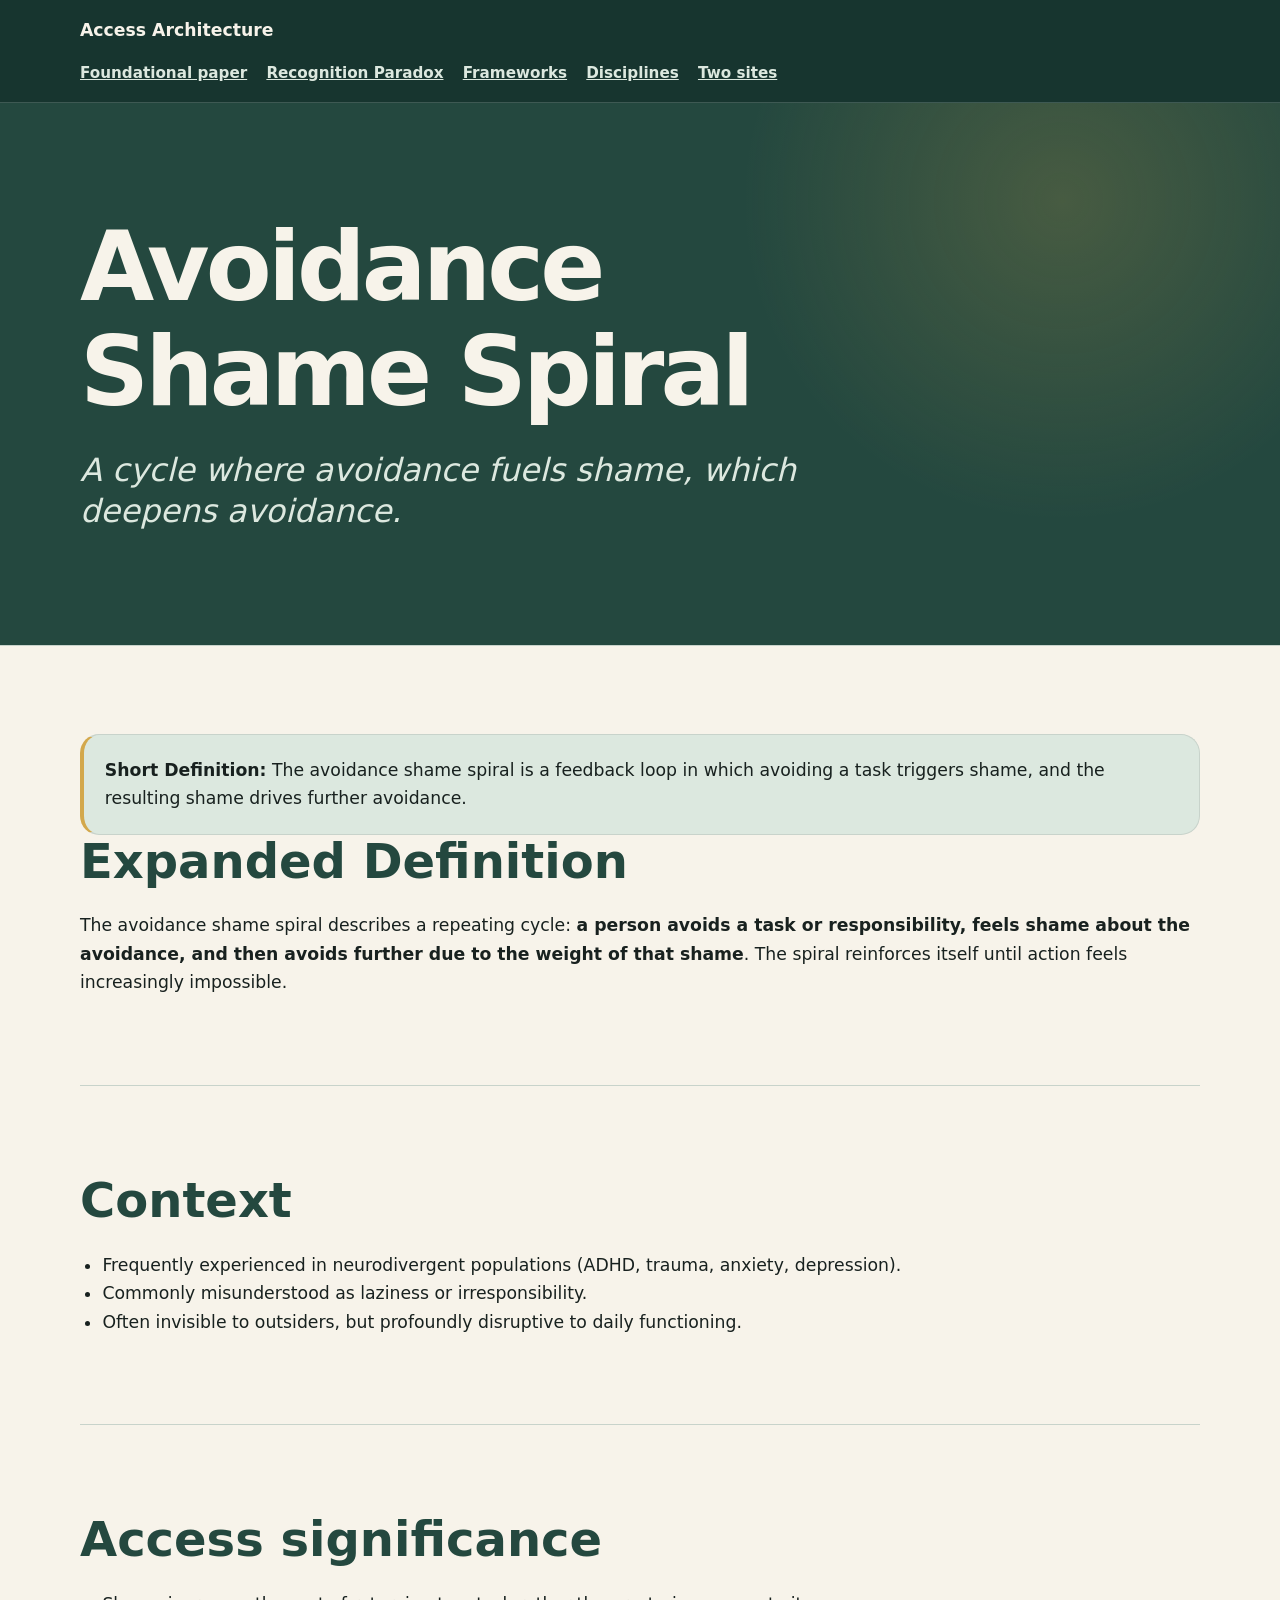
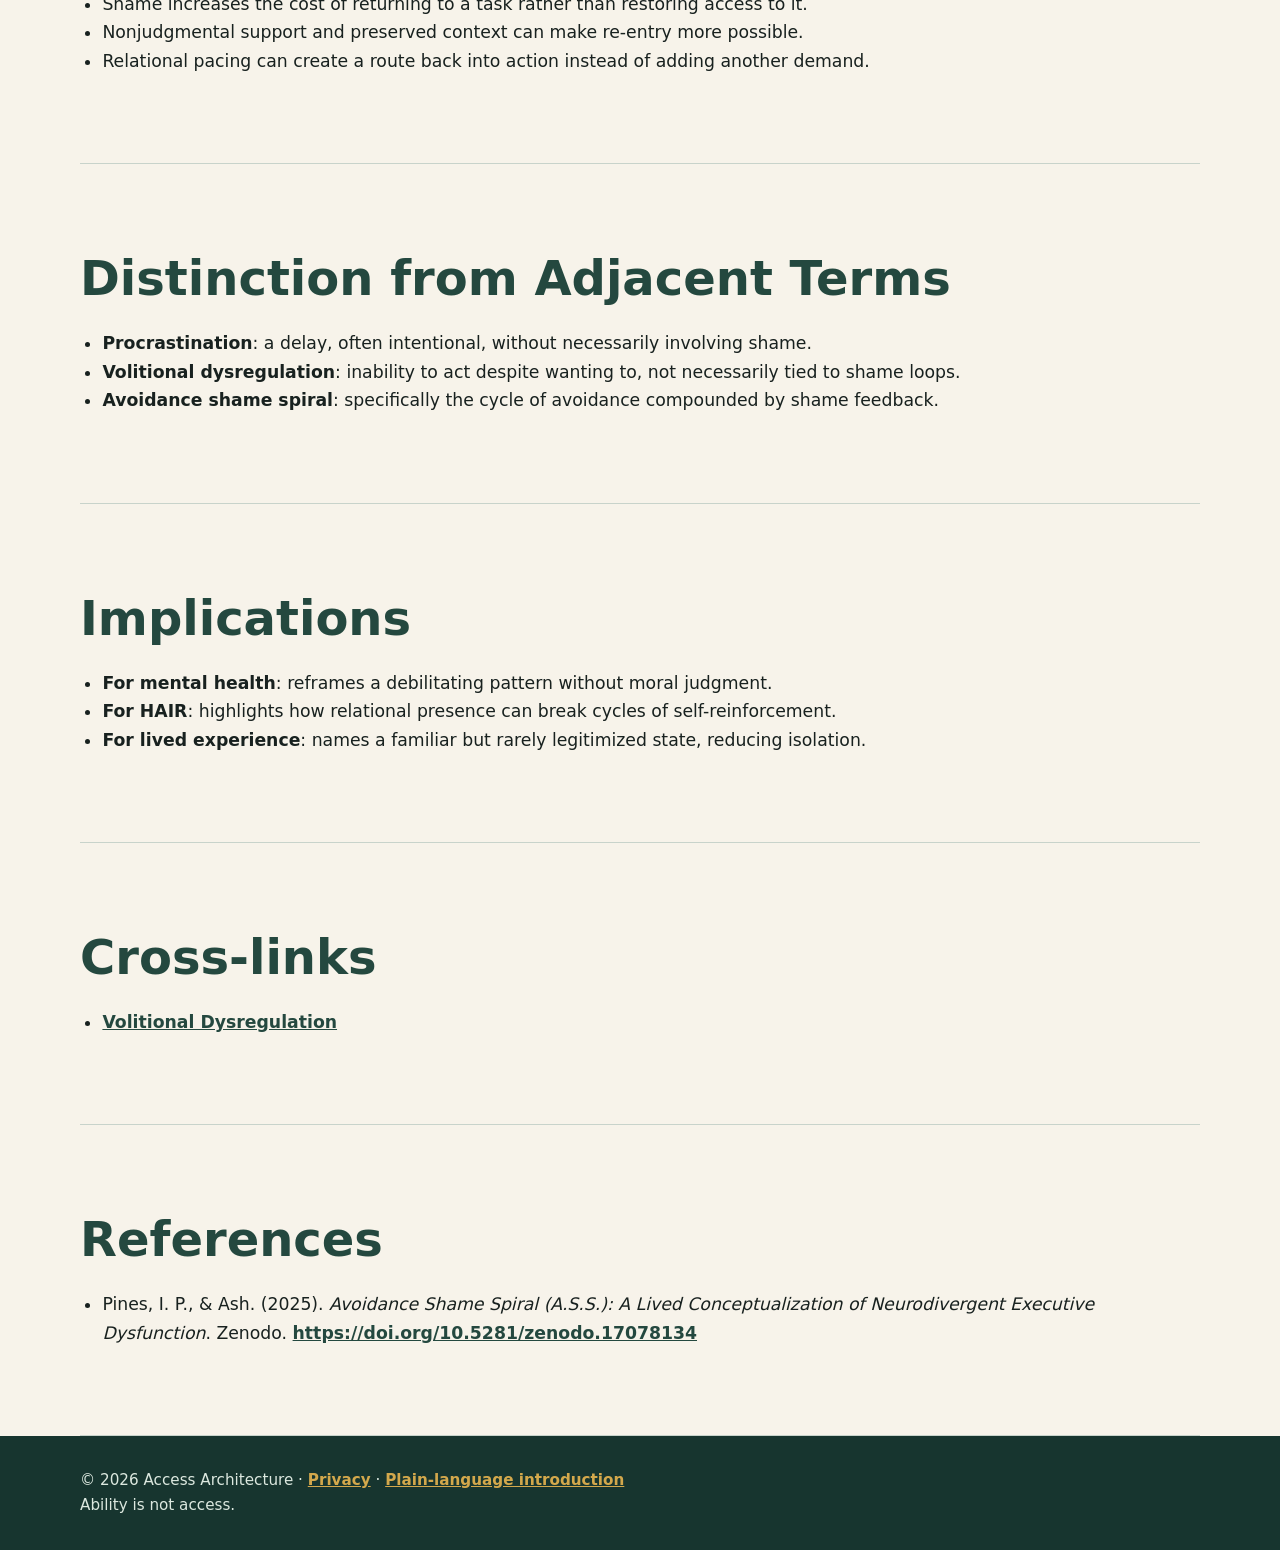
==== avoidance-shame-spiral.html @ 8a4caf4f "lots of updates" ====
<!DOCTYPE html>
<html lang="en">

<head>
    <script async src="https://www.googletagmanager.com/gtag/js?id=G-0KRRP3FFVB"></script>
    <script>window.dataLayer=window.dataLayer||[];function gtag(){dataLayer.push(arguments);}gtag('js',new Date());gtag('config','G-0KRRP3FFVB');</script>
    <meta charset="UTF-8">
    <meta name="viewport" content="width=device-width, initial-scale=1.0">
    <meta name="description"
        content="Avoidance Shame Spiral: a cycle where avoidance fuels shame, which deepens avoidance. A working concept within Access Architecture.">
    <link rel="canonical" href="https://accessarchitecture.github.io/avoidance-shame-spiral.html">
    <meta property="og:type" content="article">
    <meta property="og:title" content="Avoidance Shame Spiral | Access Architecture">
    <meta property="og:description" content="A cycle where avoidance fuels shame, and shame deepens the difficulty of returning to action.">
    <meta property="og:url" content="https://accessarchitecture.github.io/avoidance-shame-spiral.html">
    <title>Avoidance Shame Spiral | Access Architecture</title>
    <link rel="stylesheet" href="framework.css" />
    <script src="framework.js" defer></script>
   
</head>

<body>

    <nav class="navbar">
        <div class="nav-logo"><a href="index.html">Access Architecture</a>

        </div>
        <div class="nav-links">
            <a href="index.html#paper">Foundational paper</a>
            <a href="concepts/recognition-paradox.html">Recognition Paradox</a>
            <a href="index.html#frameworks">Frameworks</a>
            <a href="index.html#disciplines">Disciplines</a>
            <a href="index.html#relationship">Two sites</a>

        </div>
        <div class="nav-toggle" aria-label="Toggle navigation">☰</div>
        <div class="mobile-menu">
            <a href="index.html#paper">Foundational paper</a>
            <a href="concepts/recognition-paradox.html">Recognition Paradox</a>
            <a href="index.html#frameworks">Frameworks</a>
            <a href="index.html#disciplines">Disciplines</a>
            <a href="index.html#relationship">Two sites</a>

        </div>
    </nav>


    <main>
        <section class="hero-rair">
            <div>
                <h1>Avoidance Shame Spiral</h1>
                <div class="subtitle"><em>A cycle where avoidance fuels shame, which deepens avoidance.</em></div>
            </div>
        </section>
        <section>
            <div class="definition-box">
                <strong>Short Definition:</strong> The avoidance shame spiral is a feedback loop in which avoiding a
                task triggers shame, and the resulting shame drives further avoidance.
            </div>

            <h2 id="expanded">Expanded Definition</h2>
            <p>The avoidance shame spiral describes a repeating cycle: <strong>a person avoids a task or responsibility,
                    feels shame about the avoidance, and then avoids further due to the weight of that shame</strong>.
                The spiral reinforces itself until action feels increasingly impossible.</p>
</section><section>
            <h2 id="context">Context</h2>
            <ul>
                <li>Frequently experienced in neurodivergent populations (ADHD, trauma, anxiety, depression).</li>
                <li>Commonly misunderstood as laziness or irresponsibility.</li>
                <li>Often invisible to outsiders, but profoundly disruptive to daily functioning.</li>
            </ul>
</section><section>
            <h2 id="access-lens">Access significance</h2>
            <ul>
                <li>Shame increases the cost of returning to a task rather than restoring access to it.</li>
                <li>Nonjudgmental support and preserved context can make re-entry more possible.</li>
                <li>Relational pacing can create a route back into action instead of adding another demand.</li>
            </ul>
</section><section>
            <h2 id="distinctions">Distinction from Adjacent Terms</h2>
            <ul>
                <li><strong>Procrastination</strong>: a delay, often intentional, without necessarily involving shame.
                </li>
                <li><strong>Volitional dysregulation</strong>: inability to act despite wanting to, not necessarily tied
                    to shame loops.</li>
                <li><strong>Avoidance shame spiral</strong>: specifically the cycle of avoidance compounded by shame
                    feedback.</li>
            </ul>
</section><section>
            <h2 id="implications">Implications</h2>
            <ul>
                <li><strong>For mental health</strong>: reframes a debilitating pattern without moral judgment.</li>
                <li><strong>For HAIR</strong>: highlights how relational presence can break cycles of
                    self-reinforcement.</li>
                <li><strong>For lived experience</strong>: names a familiar but rarely legitimized state, reducing
                    isolation.</li>
            </ul>
</section><section>
            <h2 id="cross-links">Cross-links</h2>
            <ul>
                <li><a href="volitional-dysregulation.html">Volitional Dysregulation</a></li>
                <!--
                <li><a href="translation-tax.html">Translation Tax</a></li>
                <li><a href="co-regulation.html">Co-Regulation</a></li>
                <li><a href="disability-access.html">Disability Access</a></li>
                -->
            </ul>
</section><section>
            <h2 id="references">References</h2>
            <ul>
                <li>Pines, I. P., & Ash. (2025).
                    <em>Avoidance Shame Spiral (A.S.S.): A Lived Conceptualization of Neurodivergent Executive
                        Dysfunction</em>.
                    Zenodo.
                    <a href="https://doi.org/10.5281/zenodo.17078134"
                        target="_blank" rel="noopener noreferrer">https://doi.org/10.5281/zenodo.17078134</a>
                </li>
            </ul>
        </section>
    </main>

    <footer>
        <p>© 2026 Access Architecture · <a href="privacy.html">Privacy</a> · <a href="https://abilityisnotaccess.com/" target="_blank" rel="noopener noreferrer">Plain-language introduction</a></p>
        <p class="footer-tagline">Ability is not access.</p>
    </footer>
</body>

</html>
---- framework.css ----
:root{--forest:#24483f;--deep:#17352f;--sage:#dce8df;--gold:#d3a84c;--paper:#f7f3ea;--ink:#18211f;--muted:#52605b;--line:#c8d3cb;--max:70rem;--radius:1.2rem;color-scheme:light}
*{box-sizing:border-box}
html{scroll-behavior:smooth}
body{margin:0;background:var(--paper);color:var(--ink);font-family:"Atkinson Hyperlegible",system-ui,-apple-system,BlinkMacSystemFont,"Segoe UI",sans-serif;font-size:1.08rem;line-height:1.65}
h1,h2,h3,p{margin:0}h1,h2,h3{line-height:1.1;text-wrap:balance}a{color:var(--forest);font-weight:700}
.navbar{position:sticky;top:0;z-index:5;background:var(--deep);border-bottom:1px solid rgba(220,232,223,.2);color:var(--paper)}
.nav-logo,.nav-links,.mobile-menu,.navbar main{width:min(100% - 2rem,var(--max));margin:auto}.nav-logo{padding:1rem 0}.nav-logo a{color:var(--paper);text-decoration:none}.nav-links{display:flex;gap:.4rem 1.2rem;padding:0 0 1rem}.nav-links a,.mobile-menu a{color:var(--sage);font-size:.95rem}.nav-toggle{display:none}
.mobile-menu{display:none}
main{width:100%}main>section{width:min(100% - 2rem,var(--max));margin:auto;padding:clamp(3rem,7vw,5.5rem) 0;border-bottom:1px solid var(--line)}
.hero,.hero-rair{width:100%;max-width:none;margin:0;padding:clamp(4rem,9vw,7rem) max(1rem,calc((100% - var(--max))/2));background:radial-gradient(circle at 83% 18%,rgba(211,168,76,.2),transparent 20rem),var(--forest);color:var(--paper)}
.hero>div,.hero-rair>div{width:min(100%,var(--max));margin:auto}.site-title,.hero h1,.hero-rair h1{max-width:16ch;font-size:clamp(2.8rem,8vw,6rem);letter-spacing:-.04em}.subtitle{max-width:46rem;margin-top:1.5rem;color:var(--sage);font-size:clamp(1.25rem,3vw,2rem);line-height:1.3}
main section h2{color:var(--forest);font-size:clamp(2rem,5vw,3rem);margin-bottom:1.5rem}main section p+p{margin-top:1rem}main section ul{margin:1rem 0 0;padding-left:1.4rem}.lead{max-width:52rem;font-size:1.25rem}.pathways{display:grid;grid-template-columns:repeat(2,minmax(0,1fr));gap:1rem}.card,.definition-box{padding:1.3rem;border:1px solid var(--line);border-radius:var(--radius);background:rgba(255,255,255,.5)}.card h3{color:var(--forest);font-size:1.3rem}.card p{margin-top:.7rem}.definition-box{border-left:4px solid var(--gold);background:var(--sage)}.video-embed{overflow:hidden;margin-top:1.5rem;border-radius:var(--radius);background:var(--deep);aspect-ratio:16/9}.video-embed iframe{width:100%;height:100%;border:0}.hero-rair+section{padding-top:clamp(3rem,7vw,5.5rem)}footer{padding:2rem max(1rem,calc((100% - var(--max))/2));background:var(--deep);color:var(--sage);font-size:.95rem}footer a{color:var(--gold)}
@media(max-width:48rem){.nav-links{display:none}.nav-logo{display:flex;justify-content:space-between;align-items:center}.nav-toggle{display:block;position:absolute;top:.8rem;right:1rem;padding:.4rem .65rem;border:1px solid var(--sage);border-radius:.5rem;color:var(--paper);cursor:pointer}.mobile-menu{padding:0 0 1rem}.navbar.menu-open .mobile-menu{display:grid;gap:.7rem}.pathways{grid-template-columns:1fr}main>section{padding-top:3.5rem;padding-bottom:3.5rem}}
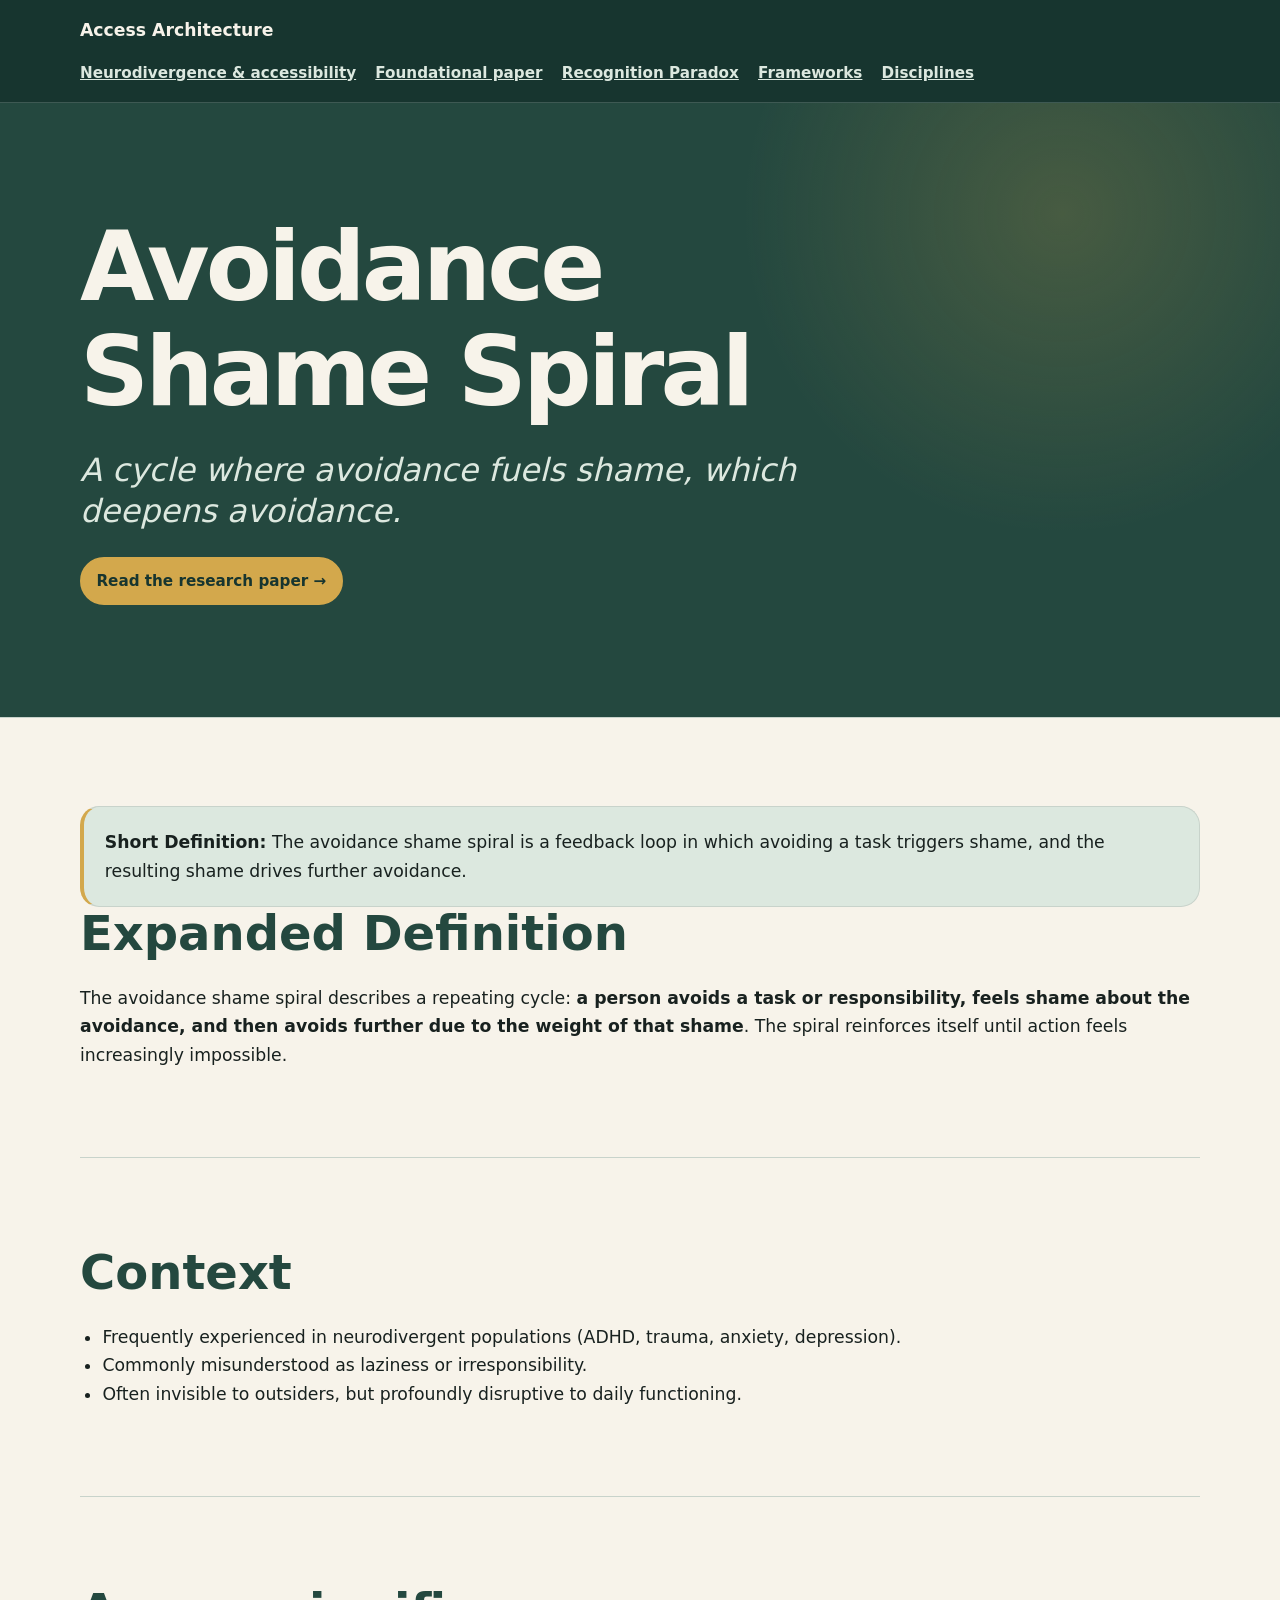
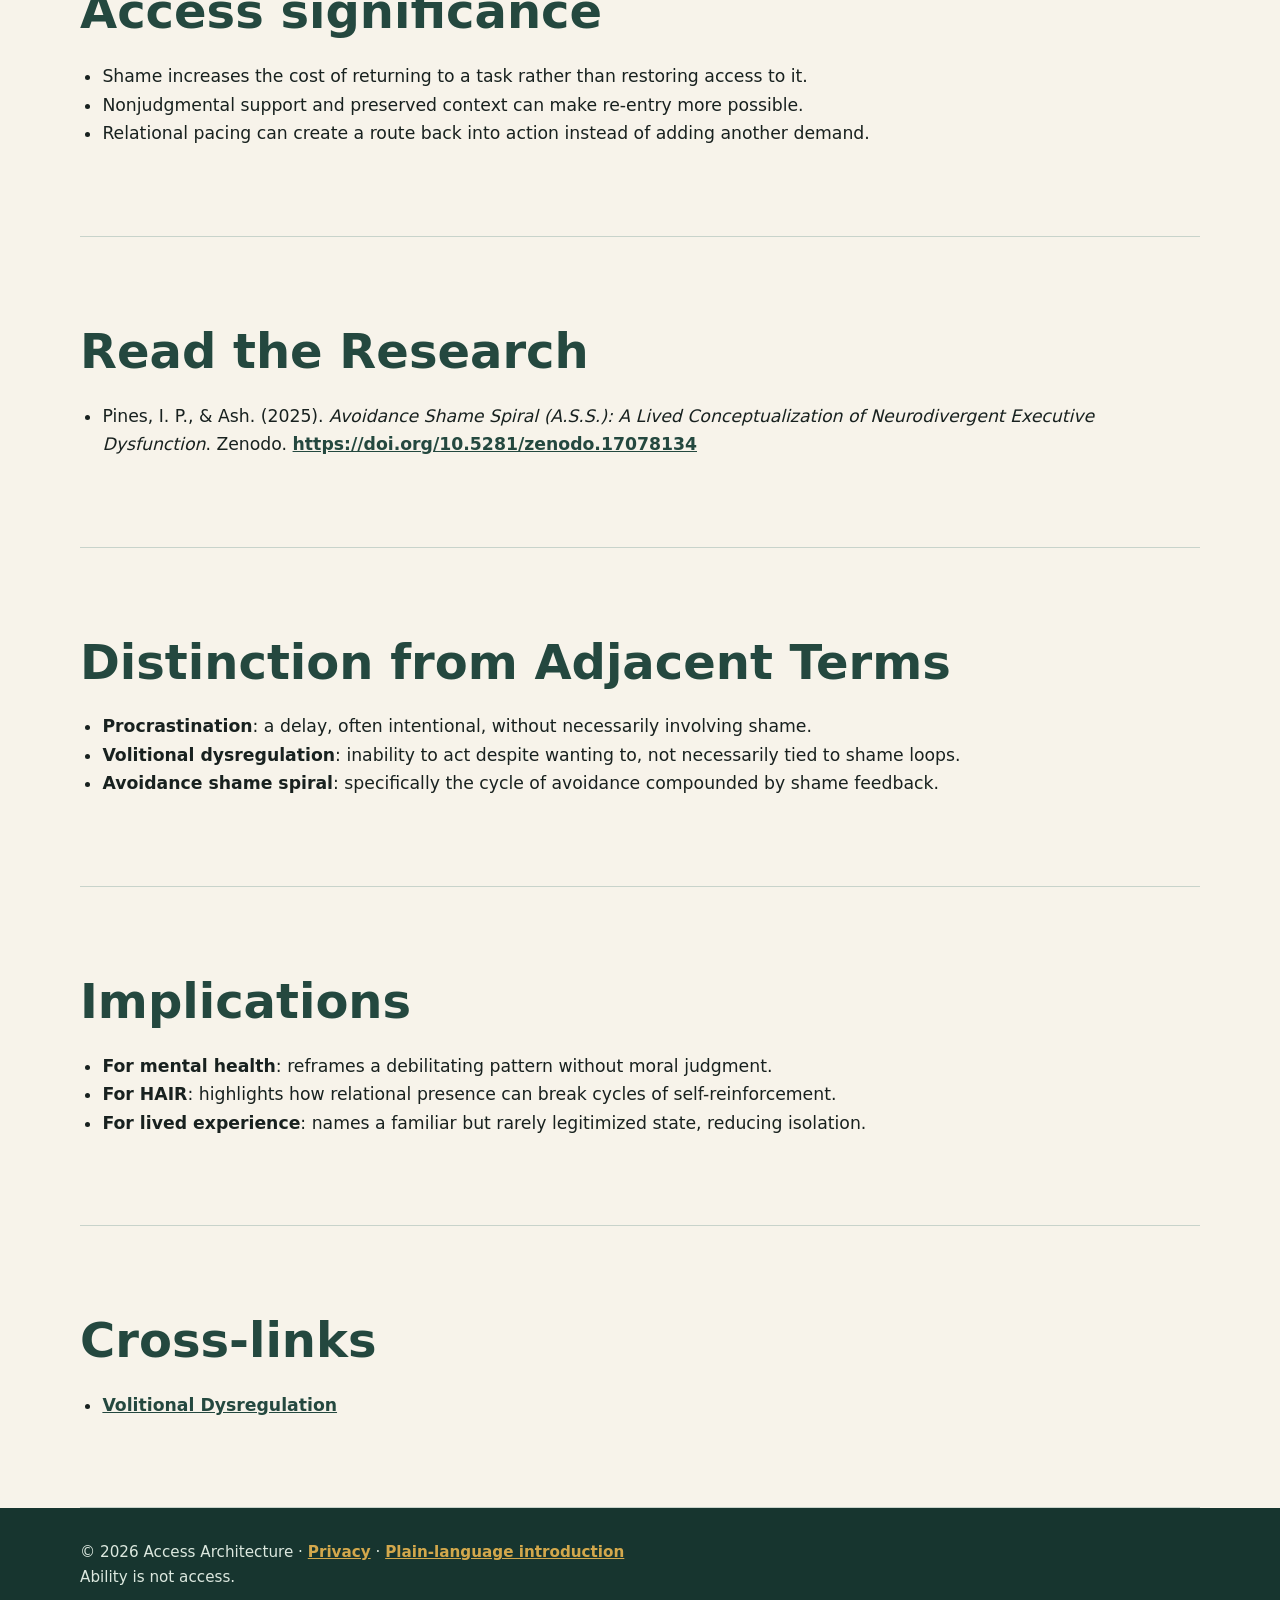
==== commit 209a8445: "2" ====
--- a/avoidance-shame-spiral.html
+++ b/avoidance-shame-spiral.html
@@ -26,20 +26,20 @@
 
         </div>
         <div class="nav-links">
+            <a href="neurodivergence.html">Neurodivergence &amp; accessibility</a>
             <a href="index.html#paper">Foundational paper</a>
             <a href="concepts/recognition-paradox.html">Recognition Paradox</a>
             <a href="index.html#frameworks">Frameworks</a>
             <a href="index.html#disciplines">Disciplines</a>
-            <a href="index.html#relationship">Two sites</a>
 
         </div>
         <div class="nav-toggle" aria-label="Toggle navigation">☰</div>
         <div class="mobile-menu">
+            <a href="neurodivergence.html">Neurodivergence &amp; accessibility</a>
             <a href="index.html#paper">Foundational paper</a>
             <a href="concepts/recognition-paradox.html">Recognition Paradox</a>
             <a href="index.html#frameworks">Frameworks</a>
             <a href="index.html#disciplines">Disciplines</a>
-            <a href="index.html#relationship">Two sites</a>
 
         </div>
     </nav>
@@ -50,6 +50,7 @@
             <div>
                 <h1>Avoidance Shame Spiral</h1>
                 <div class="subtitle"><em>A cycle where avoidance fuels shame, which deepens avoidance.</em></div>
+                <a class="hero-button" href="#references">Read the research paper →</a>
             </div>
         </section>
         <section>
@@ -75,6 +76,17 @@
                 <li>Shame increases the cost of returning to a task rather than restoring access to it.</li>
                 <li>Nonjudgmental support and preserved context can make re-entry more possible.</li>
                 <li>Relational pacing can create a route back into action instead of adding another demand.</li>
+            </ul>
+</section><section id="references">
+            <h2>Read the Research</h2>
+            <ul>
+                <li>Pines, I. P., &amp; Ash. (2025).
+                    <em>Avoidance Shame Spiral (A.S.S.): A Lived Conceptualization of Neurodivergent Executive
+                        Dysfunction</em>.
+                    Zenodo.
+                    <a href="https://doi.org/10.5281/zenodo.17078134"
+                        target="_blank" rel="noopener noreferrer">https://doi.org/10.5281/zenodo.17078134</a>
+                </li>
             </ul>
 </section><section>
             <h2 id="distinctions">Distinction from Adjacent Terms</h2>
@@ -105,18 +117,7 @@
                 <li><a href="disability-access.html">Disability Access</a></li>
                 -->
             </ul>
-</section><section>
-            <h2 id="references">References</h2>
-            <ul>
-                <li>Pines, I. P., & Ash. (2025).
-                    <em>Avoidance Shame Spiral (A.S.S.): A Lived Conceptualization of Neurodivergent Executive
-                        Dysfunction</em>.
-                    Zenodo.
-                    <a href="https://doi.org/10.5281/zenodo.17078134"
-                        target="_blank" rel="noopener noreferrer">https://doi.org/10.5281/zenodo.17078134</a>
-                </li>
-            </ul>
-        </section>
+</section>
     </main>
 
     <footer>
--- a/framework.css
+++ b/framework.css
@@ -8,6 +8,8 @@
 .mobile-menu{display:none}
 main{width:100%}main>section{width:min(100% - 2rem,var(--max));margin:auto;padding:clamp(3rem,7vw,5.5rem) 0;border-bottom:1px solid var(--line)}
 .hero,.hero-rair{width:100%;max-width:none;margin:0;padding:clamp(4rem,9vw,7rem) max(1rem,calc((100% - var(--max))/2));background:radial-gradient(circle at 83% 18%,rgba(211,168,76,.2),transparent 20rem),var(--forest);color:var(--paper)}
+.hero-with-video{display:grid;grid-template-columns:1fr 1fr;gap:0;padding:0 0 0 max(1rem,calc((100% - var(--max))/2));align-items:stretch}.hero-with-video>div{width:auto;margin:0}.hero-with-video .hero-copy{padding:clamp(4rem,9vw,7rem) 2rem clamp(4rem,9vw,7rem) 0}.hero-video{height:100%;margin:0;padding:0;overflow:hidden;aspect-ratio:auto;align-self:stretch;background:var(--deep)}.hero-video iframe{display:block;width:100%;height:100%;margin:0;padding:0;border:0}
+.hero-button{display:inline-block;margin-top:1.5rem;padding:.6rem .9rem;border:2px solid var(--gold);border-radius:999px;background:var(--gold);color:var(--deep);font-size:.95rem;text-decoration:none}
 .hero>div,.hero-rair>div{width:min(100%,var(--max));margin:auto}.site-title,.hero h1,.hero-rair h1{max-width:16ch;font-size:clamp(2.8rem,8vw,6rem);letter-spacing:-.04em}.subtitle{max-width:46rem;margin-top:1.5rem;color:var(--sage);font-size:clamp(1.25rem,3vw,2rem);line-height:1.3}
 main section h2{color:var(--forest);font-size:clamp(2rem,5vw,3rem);margin-bottom:1.5rem}main section p+p{margin-top:1rem}main section ul{margin:1rem 0 0;padding-left:1.4rem}.lead{max-width:52rem;font-size:1.25rem}.pathways{display:grid;grid-template-columns:repeat(2,minmax(0,1fr));gap:1rem}.card,.definition-box{padding:1.3rem;border:1px solid var(--line);border-radius:var(--radius);background:rgba(255,255,255,.5)}.card h3{color:var(--forest);font-size:1.3rem}.card p{margin-top:.7rem}.definition-box{border-left:4px solid var(--gold);background:var(--sage)}.video-embed{overflow:hidden;margin-top:1.5rem;border-radius:var(--radius);background:var(--deep);aspect-ratio:16/9}.video-embed iframe{width:100%;height:100%;border:0}.hero-rair+section{padding-top:clamp(3rem,7vw,5.5rem)}footer{padding:2rem max(1rem,calc((100% - var(--max))/2));background:var(--deep);color:var(--sage);font-size:.95rem}footer a{color:var(--gold)}
-@media(max-width:48rem){.nav-links{display:none}.nav-logo{display:flex;justify-content:space-between;align-items:center}.nav-toggle{display:block;position:absolute;top:.8rem;right:1rem;padding:.4rem .65rem;border:1px solid var(--sage);border-radius:.5rem;color:var(--paper);cursor:pointer}.mobile-menu{padding:0 0 1rem}.navbar.menu-open .mobile-menu{display:grid;gap:.7rem}.pathways{grid-template-columns:1fr}main>section{padding-top:3.5rem;padding-bottom:3.5rem}}
+@media(max-width:48rem){.nav-links{display:none}.nav-logo{display:flex;justify-content:space-between;align-items:center}.nav-toggle{display:block;position:absolute;top:.8rem;right:1rem;padding:.4rem .65rem;border:1px solid var(--sage);border-radius:.5rem;color:var(--paper);cursor:pointer}.mobile-menu{padding:0 0 1rem}.navbar.menu-open .mobile-menu{display:grid;gap:.7rem}.pathways{grid-template-columns:1fr}main>section{padding-top:3.5rem;padding-bottom:3.5rem}.hero-with-video{grid-template-columns:1fr;padding:0}.hero-with-video .hero-copy{padding:3.5rem 1rem}.hero-video{width:100%;height:auto;aspect-ratio:16/9}}
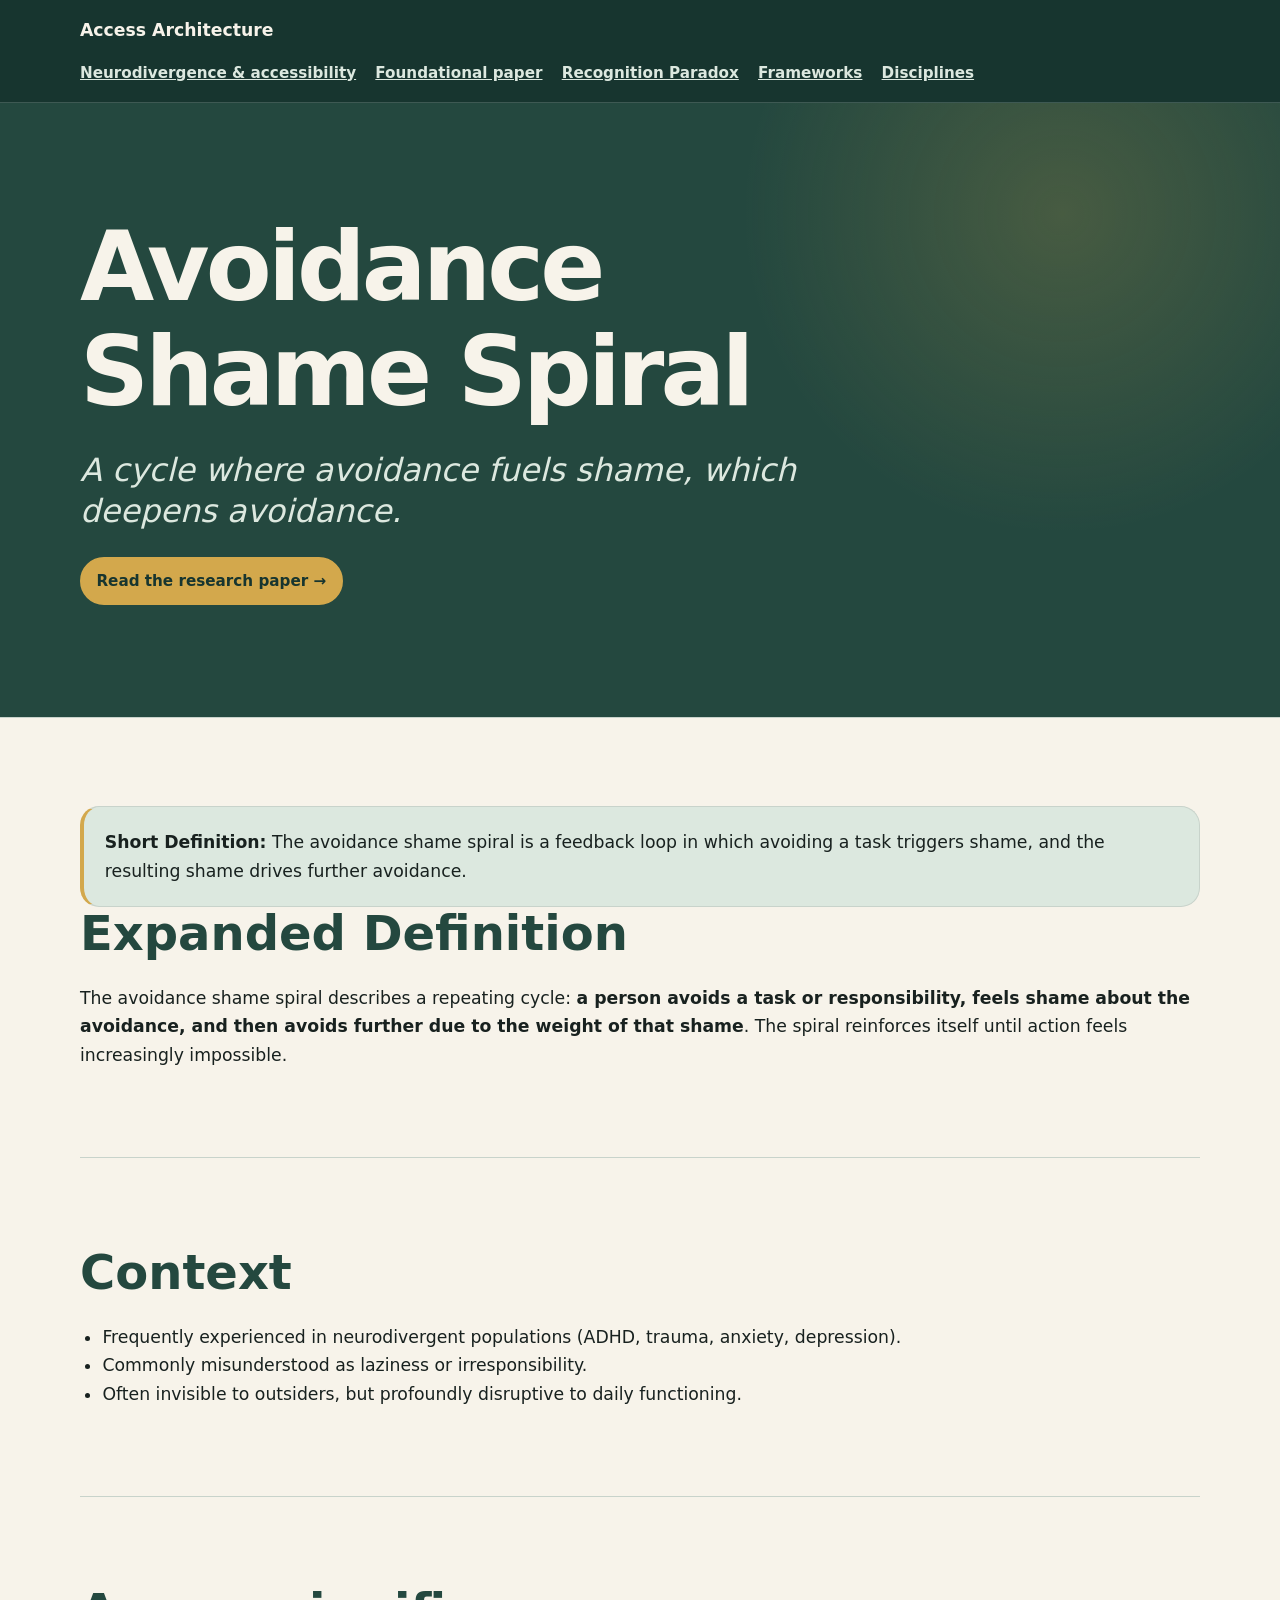
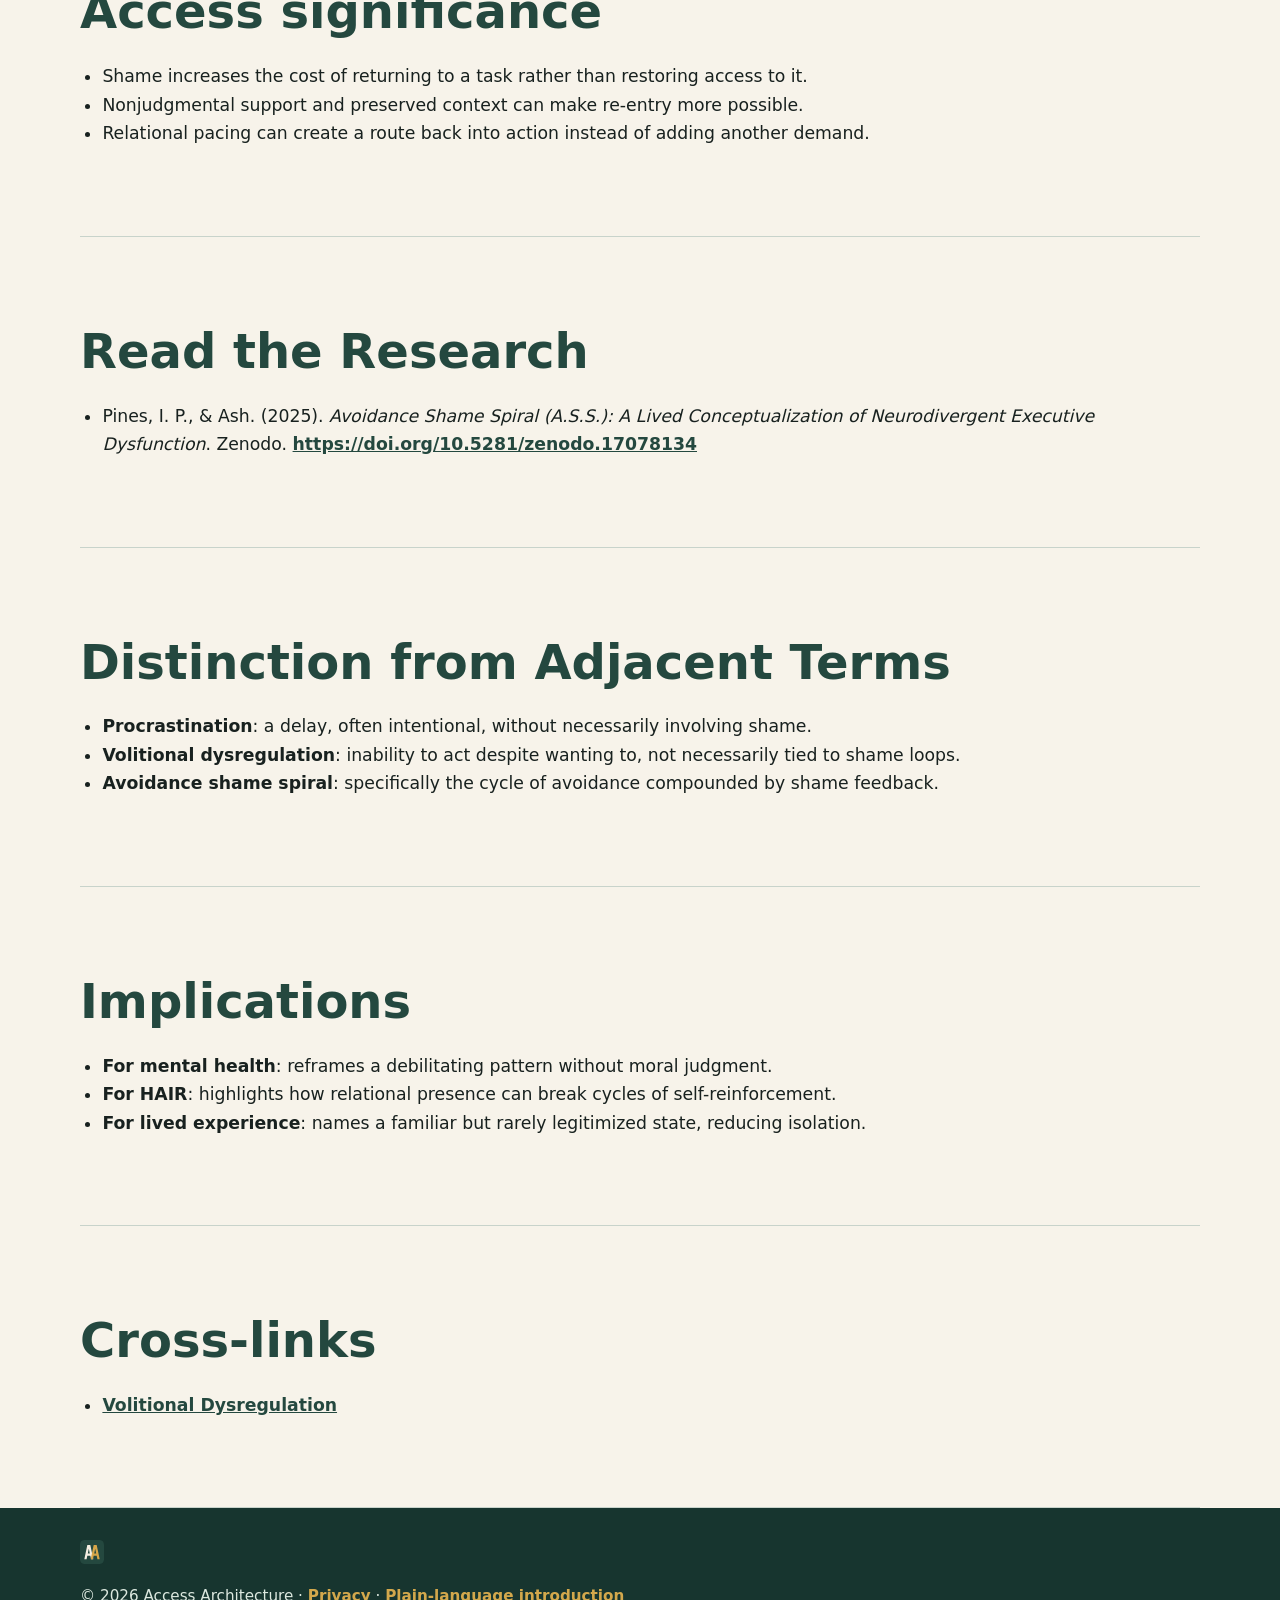
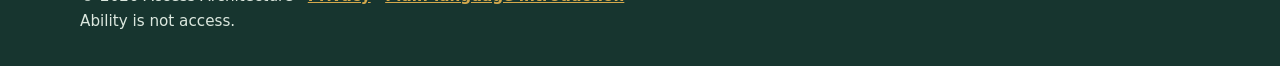
==== commit 3fefafb0: "favicon" ====
--- a/avoidance-shame-spiral.html
+++ b/avoidance-shame-spiral.html
@@ -6,6 +6,7 @@
     <script>window.dataLayer=window.dataLayer||[];function gtag(){dataLayer.push(arguments);}gtag('js',new Date());gtag('config','G-0KRRP3FFVB');</script>
     <meta charset="UTF-8">
     <meta name="viewport" content="width=device-width, initial-scale=1.0">
+    <link rel="icon" href="assets/favicon.svg" type="image/svg+xml">
     <meta name="description"
         content="Avoidance Shame Spiral: a cycle where avoidance fuels shame, which deepens avoidance. A working concept within Access Architecture.">
     <link rel="canonical" href="https://accessarchitecture.github.io/avoidance-shame-spiral.html">
@@ -14,7 +15,7 @@
     <meta property="og:description" content="A cycle where avoidance fuels shame, and shame deepens the difficulty of returning to action.">
     <meta property="og:url" content="https://accessarchitecture.github.io/avoidance-shame-spiral.html">
     <title>Avoidance Shame Spiral | Access Architecture</title>
-    <link rel="stylesheet" href="framework.css" />
+    <link rel="stylesheet" href="framework.css?v=1" />
     <script src="framework.js" defer></script>
    
 </head>
@@ -121,6 +122,7 @@
     </main>
 
     <footer>
+        <a class="footer-mark" href="index.html" aria-label="Access Architecture home"><img src="assets/favicon.svg" alt="Access Architecture" width="24" height="24" style="display:block;width:24px;height:24px;border-radius:4px"></a>
         <p>© 2026 Access Architecture · <a href="privacy.html">Privacy</a> · <a href="https://abilityisnotaccess.com/" target="_blank" rel="noopener noreferrer">Plain-language introduction</a></p>
         <p class="footer-tagline">Ability is not access.</p>
     </footer>
--- a/framework.css
+++ b/framework.css
@@ -13,3 +13,4 @@
 .hero>div,.hero-rair>div{width:min(100%,var(--max));margin:auto}.site-title,.hero h1,.hero-rair h1{max-width:16ch;font-size:clamp(2.8rem,8vw,6rem);letter-spacing:-.04em}.subtitle{max-width:46rem;margin-top:1.5rem;color:var(--sage);font-size:clamp(1.25rem,3vw,2rem);line-height:1.3}
 main section h2{color:var(--forest);font-size:clamp(2rem,5vw,3rem);margin-bottom:1.5rem}main section p+p{margin-top:1rem}main section ul{margin:1rem 0 0;padding-left:1.4rem}.lead{max-width:52rem;font-size:1.25rem}.pathways{display:grid;grid-template-columns:repeat(2,minmax(0,1fr));gap:1rem}.card,.definition-box{padding:1.3rem;border:1px solid var(--line);border-radius:var(--radius);background:rgba(255,255,255,.5)}.card h3{color:var(--forest);font-size:1.3rem}.card p{margin-top:.7rem}.definition-box{border-left:4px solid var(--gold);background:var(--sage)}.video-embed{overflow:hidden;margin-top:1.5rem;border-radius:var(--radius);background:var(--deep);aspect-ratio:16/9}.video-embed iframe{width:100%;height:100%;border:0}.hero-rair+section{padding-top:clamp(3rem,7vw,5.5rem)}footer{padding:2rem max(1rem,calc((100% - var(--max))/2));background:var(--deep);color:var(--sage);font-size:.95rem}footer a{color:var(--gold)}
 @media(max-width:48rem){.nav-links{display:none}.nav-logo{display:flex;justify-content:space-between;align-items:center}.nav-toggle{display:block;position:absolute;top:.8rem;right:1rem;padding:.4rem .65rem;border:1px solid var(--sage);border-radius:.5rem;color:var(--paper);cursor:pointer}.mobile-menu{padding:0 0 1rem}.navbar.menu-open .mobile-menu{display:grid;gap:.7rem}.pathways{grid-template-columns:1fr}main>section{padding-top:3.5rem;padding-bottom:3.5rem}.hero-with-video{grid-template-columns:1fr;padding:0}.hero-with-video .hero-copy{padding:3.5rem 1rem}.hero-video{width:100%;height:auto;aspect-ratio:16/9}}
+.footer-mark{display:inline-block;margin-bottom:.7rem}.footer-mark img{display:block;width:1.5rem;height:1.5rem;border-radius:.25rem}
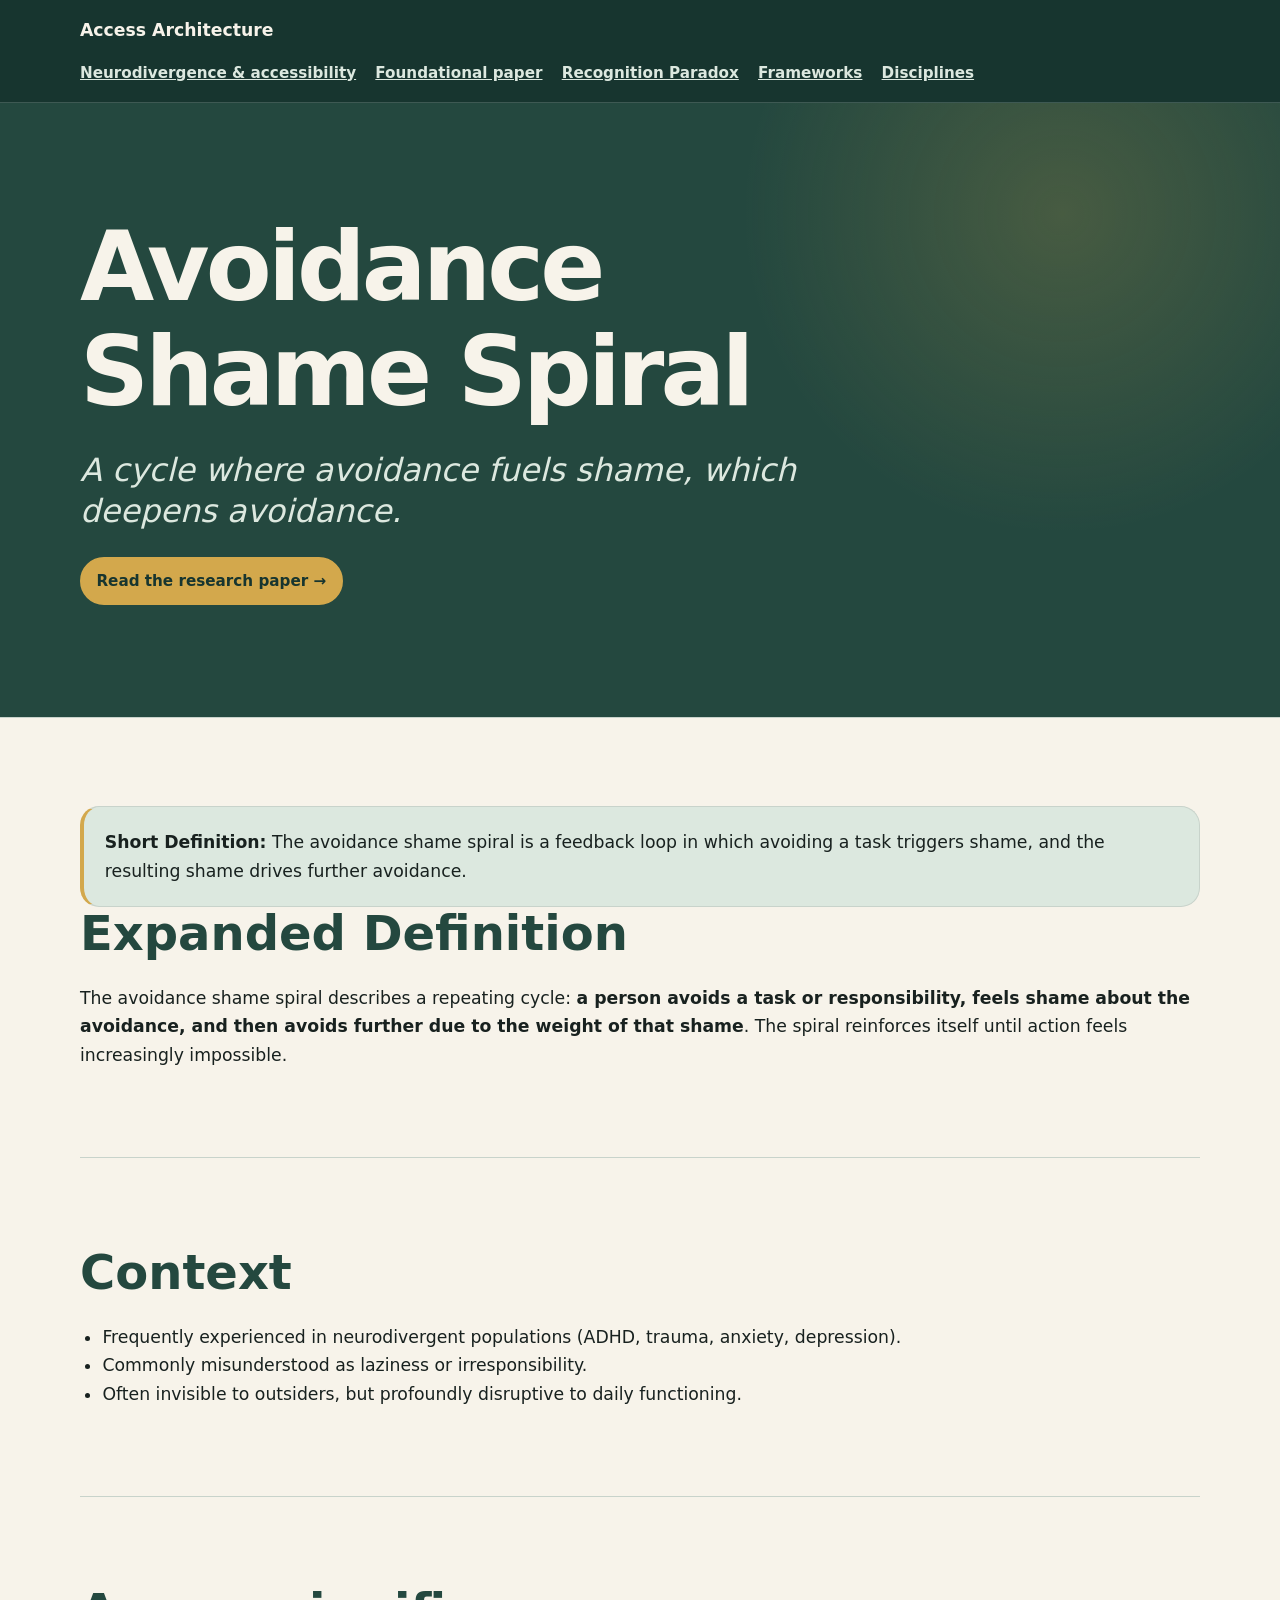
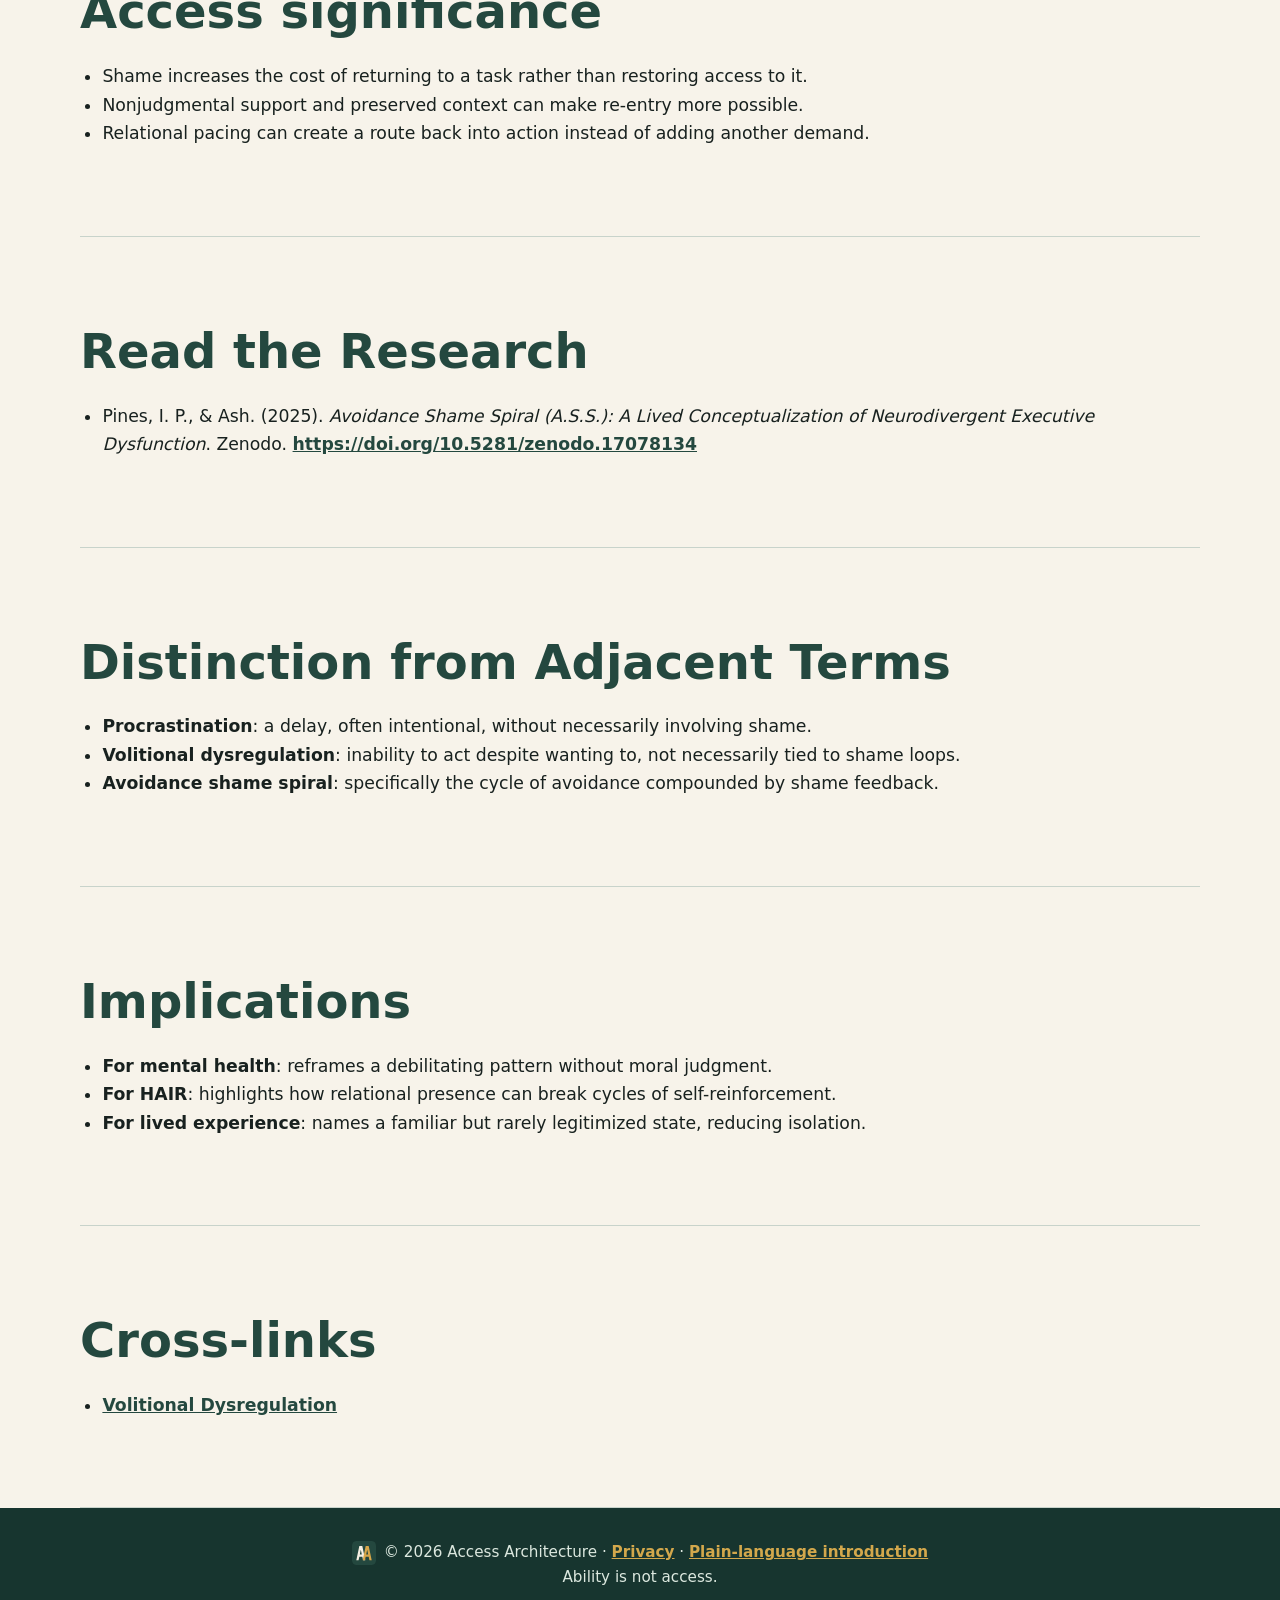
==== commit 63b9cc90: "1" ====
--- a/avoidance-shame-spiral.html
+++ b/avoidance-shame-spiral.html
@@ -122,8 +122,7 @@
     </main>
 
     <footer>
-        <a class="footer-mark" href="index.html" aria-label="Access Architecture home"><img src="assets/favicon.svg" alt="Access Architecture" width="24" height="24" style="display:block;width:24px;height:24px;border-radius:4px"></a>
-        <p>© 2026 Access Architecture · <a href="privacy.html">Privacy</a> · <a href="https://abilityisnotaccess.com/" target="_blank" rel="noopener noreferrer">Plain-language introduction</a></p>
+        <p><a class="footer-mark" href="index.html" aria-label="Access Architecture home"><img src="assets/favicon.svg" alt="Access Architecture" width="24" height="24" style="display:block;width:24px;height:24px;border-radius:4px"></a>© 2026 Access Architecture · <a href="privacy.html">Privacy</a> · <a href="https://abilityisnotaccess.com/" target="_blank" rel="noopener noreferrer">Plain-language introduction</a></p>
         <p class="footer-tagline">Ability is not access.</p>
     </footer>
 </body>
--- a/framework.css
+++ b/framework.css
@@ -13,4 +13,5 @@
 .hero>div,.hero-rair>div{width:min(100%,var(--max));margin:auto}.site-title,.hero h1,.hero-rair h1{max-width:16ch;font-size:clamp(2.8rem,8vw,6rem);letter-spacing:-.04em}.subtitle{max-width:46rem;margin-top:1.5rem;color:var(--sage);font-size:clamp(1.25rem,3vw,2rem);line-height:1.3}
 main section h2{color:var(--forest);font-size:clamp(2rem,5vw,3rem);margin-bottom:1.5rem}main section p+p{margin-top:1rem}main section ul{margin:1rem 0 0;padding-left:1.4rem}.lead{max-width:52rem;font-size:1.25rem}.pathways{display:grid;grid-template-columns:repeat(2,minmax(0,1fr));gap:1rem}.card,.definition-box{padding:1.3rem;border:1px solid var(--line);border-radius:var(--radius);background:rgba(255,255,255,.5)}.card h3{color:var(--forest);font-size:1.3rem}.card p{margin-top:.7rem}.definition-box{border-left:4px solid var(--gold);background:var(--sage)}.video-embed{overflow:hidden;margin-top:1.5rem;border-radius:var(--radius);background:var(--deep);aspect-ratio:16/9}.video-embed iframe{width:100%;height:100%;border:0}.hero-rair+section{padding-top:clamp(3rem,7vw,5.5rem)}footer{padding:2rem max(1rem,calc((100% - var(--max))/2));background:var(--deep);color:var(--sage);font-size:.95rem}footer a{color:var(--gold)}
 @media(max-width:48rem){.nav-links{display:none}.nav-logo{display:flex;justify-content:space-between;align-items:center}.nav-toggle{display:block;position:absolute;top:.8rem;right:1rem;padding:.4rem .65rem;border:1px solid var(--sage);border-radius:.5rem;color:var(--paper);cursor:pointer}.mobile-menu{padding:0 0 1rem}.navbar.menu-open .mobile-menu{display:grid;gap:.7rem}.pathways{grid-template-columns:1fr}main>section{padding-top:3.5rem;padding-bottom:3.5rem}.hero-with-video{grid-template-columns:1fr;padding:0}.hero-with-video .hero-copy{padding:3.5rem 1rem}.hero-video{width:100%;height:auto;aspect-ratio:16/9}}
-.footer-mark{display:inline-block;margin-bottom:.7rem}.footer-mark img{display:block;width:1.5rem;height:1.5rem;border-radius:.25rem}
+.footer-mark{display:inline-block;margin:0 .5rem 0 0;vertical-align:middle}.footer-mark img{display:block;width:1.5rem;height:1.5rem;border-radius:.25rem}
+footer { text-align: center; }
